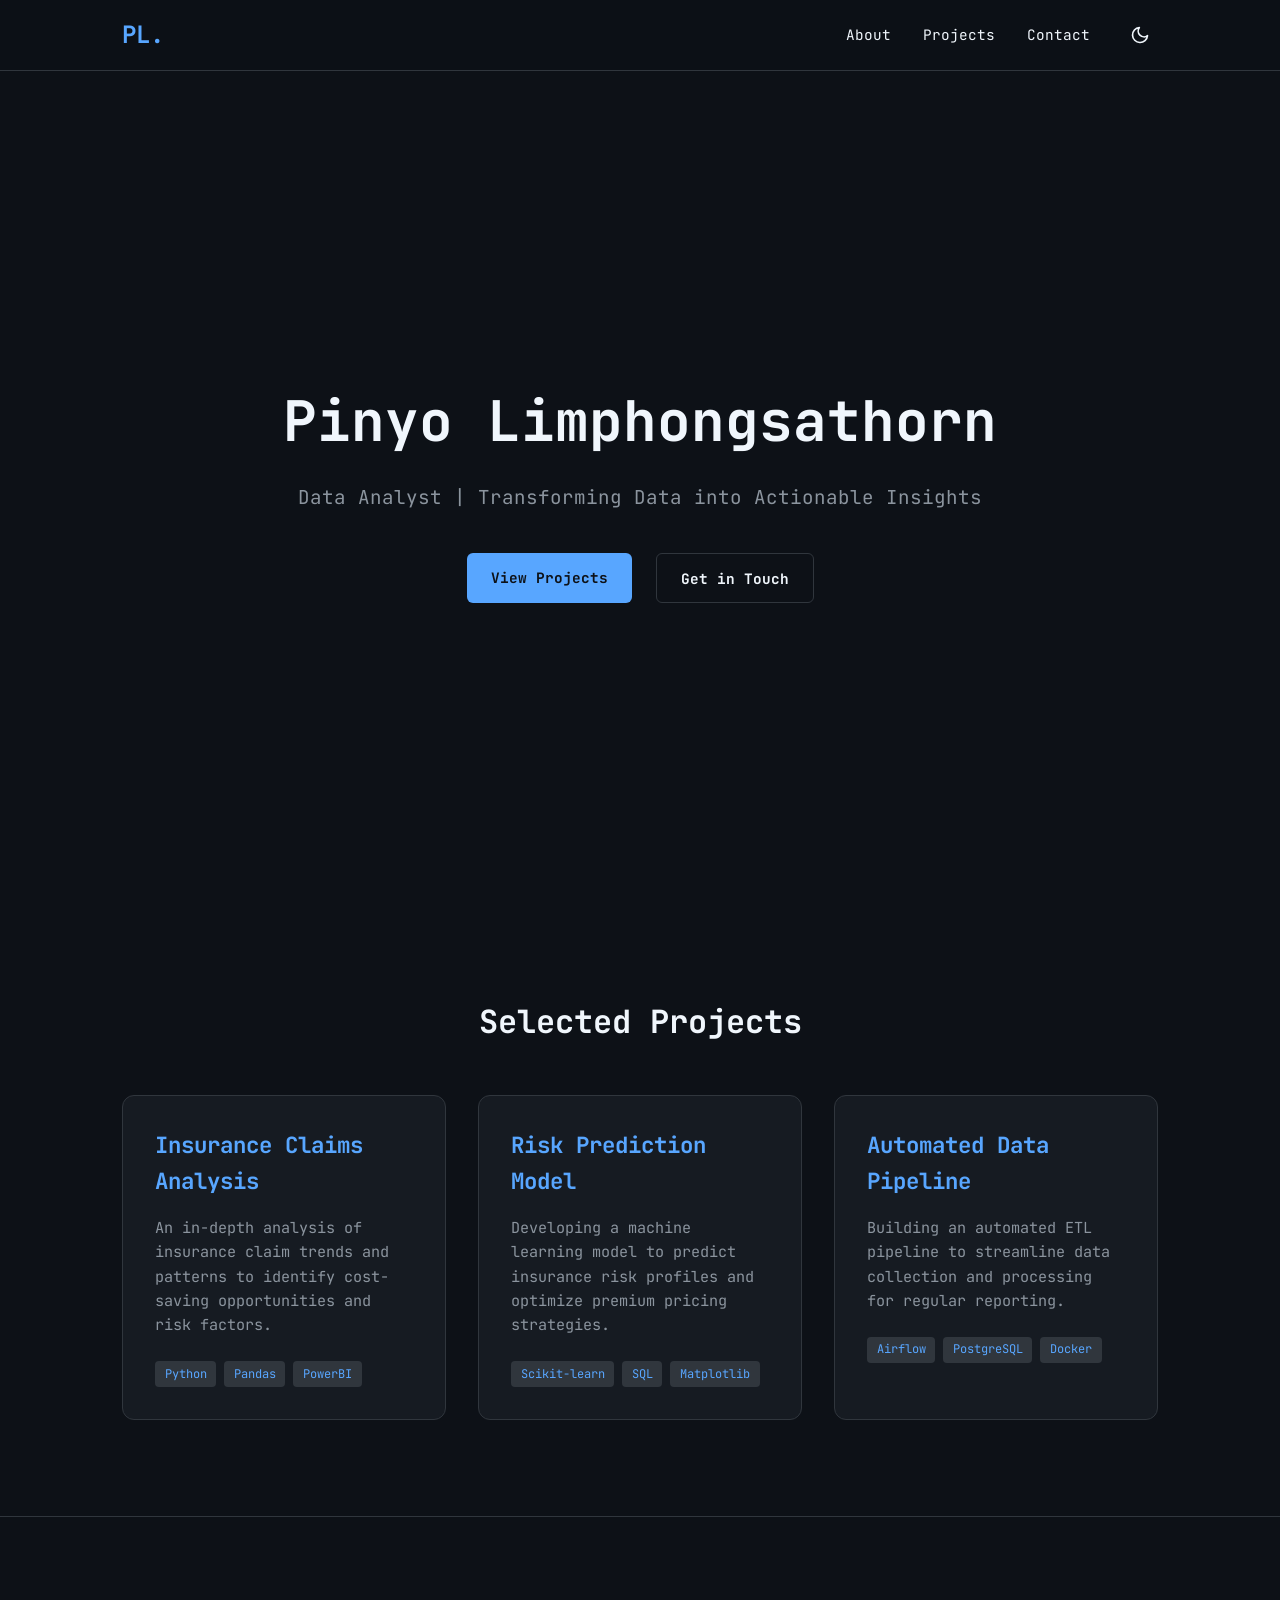
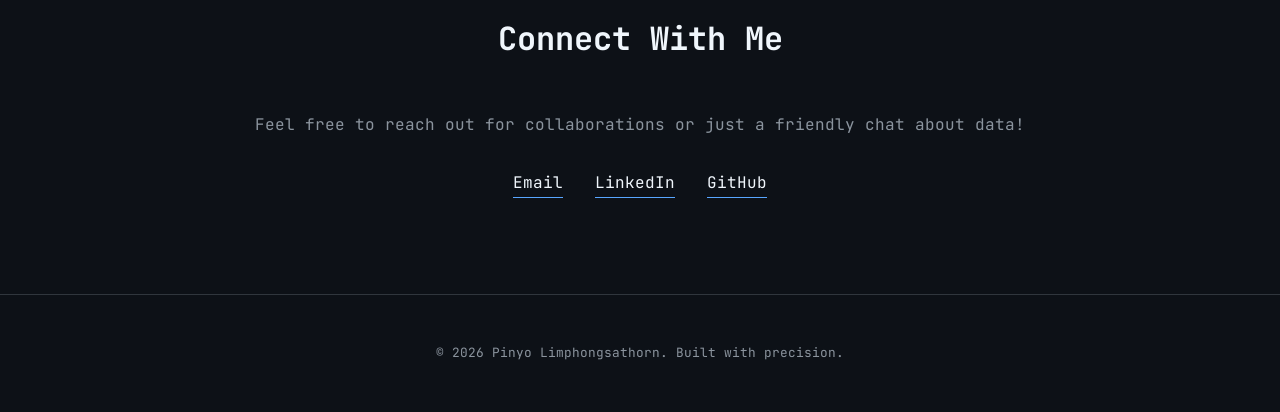
==== docs/index.html @ 6f7a5fa7 "Move website files to /docs for GitHub Pages deployment" ====
<!DOCTYPE html>
<html lang="en">
<head>
    <meta charset="UTF-8">
    <meta name="viewport" content="width=device-width, initial-scale=1.0">
    <title>Pinyo Limphongsathorn | Data Analyst Portfolio</title>
    <link rel="preconnect" href="https://fonts.googleapis.com">
    <link rel="preconnect" href="https://fonts.gstatic.com" crossorigin>
    <link href="https://fonts.googleapis.com/css2?family=JetBrains+Mono:wght@400;700&display=swap" rel="stylesheet">
    <link rel="stylesheet" href="style.css">
</head>
<body>
    <header>
        <nav>
            <div class="logo">PL.</div>
            <ul>
                <li><a href="#hero">About</a></li>
                <li><a href="#projects">Projects</a></li>
                <li><a href="#contact">Contact</a></li>
                <li class="theme-toggle-wrapper">
                    <button id="theme-toggle" aria-label="Toggle Theme">
                        <svg class="sun-icon" xmlns="http://www.w3.org/2000/svg" width="20" height="20" viewBox="0 0 24 24" fill="none" stroke="currentColor" stroke-width="2" stroke-linecap="round" stroke-linejoin="round"><circle cx="12" cy="12" r="5"></circle><line x1="12" y1="1" x2="12" y2="3"></line><line x1="12" y1="21" x2="12" y2="23"></line><line x1="4.22" y1="4.22" x2="5.64" y2="5.64"></line><line x1="18.36" y1="18.36" x2="19.78" y2="19.78"></line><line x1="1" y1="12" x2="3" y2="12"></line><line x1="21" y1="12" x2="23" y2="12"></line><line x1="4.22" y1="19.78" x2="5.64" y2="18.36"></line><line x1="18.36" y1="5.64" x2="19.78" y2="4.22"></line></svg>
                        <svg class="moon-icon" xmlns="http://www.w3.org/2000/svg" width="20" height="20" viewBox="0 0 24 24" fill="none" stroke="currentColor" stroke-width="2" stroke-linecap="round" stroke-linejoin="round"><path d="M21 12.79A9 9 0 1 1 11.21 3 7 7 0 0 0 21 12.79z"></path></svg>
                    </button>
                </li>
            </ul>
        </nav>
    </header>

    <main>
        <section id="hero" class="hero">
            <div class="container">
                <h1 class="glitch" data-text="Pinyo Limphongsathorn">Pinyo Limphongsathorn</h1>
                <p class="tagline">Data Analyst | Transforming Data into Actionable Insights</p>
                <div class="cta-buttons">
                    <a href="#projects" class="btn primary">View Projects</a>
                    <a href="#contact" class="btn secondary">Get in Touch</a>
                </div>
            </div>
        </section>

        <section id="projects" class="projects">
            <div class="container">
                <h2 class="section-title">Selected Projects</h2>
                <div class="project-grid">
                    <div class="project-card">
                        <div class="project-content">
                            <h3>Insurance Claims Analysis</h3>
                            <p>An in-depth analysis of insurance claim trends and patterns to identify cost-saving opportunities and risk factors.</p>
                            <div class="tech-tags">
                                <span>Python</span>
                                <span>Pandas</span>
                                <span>PowerBI</span>
                            </div>
                        </div>
                    </div>
                    <div class="project-card">
                        <div class="project-content">
                            <h3>Risk Prediction Model</h3>
                            <p>Developing a machine learning model to predict insurance risk profiles and optimize premium pricing strategies.</p>
                            <div class="tech-tags">
                                <span>Scikit-learn</span>
                                <span>SQL</span>
                                <span>Matplotlib</span>
                            </div>
                        </div>
                    </div>
                    <div class="project-card">
                        <div class="project-content">
                            <h3>Automated Data Pipeline</h3>
                            <p>Building an automated ETL pipeline to streamline data collection and processing for regular reporting.</p>
                            <div class="tech-tags">
                                <span>Airflow</span>
                                <span>PostgreSQL</span>
                                <span>Docker</span>
                            </div>
                        </div>
                    </div>
                </div>
            </div>
        </section>

        <section id="contact" class="contact">
            <div class="container">
                <h2 class="section-title">Connect With Me</h2>
                <p>Feel free to reach out for collaborations or just a friendly chat about data!</p>
                <div class="contact-links">
                    <a href="mailto:pinyo@example.com" class="contact-item">Email</a>
                    <a href="https://linkedin.com/in/pinyo" class="contact-item" target="_blank">LinkedIn</a>
                    <a href="https://github.com/pinyo" class="contact-item" target="_blank">GitHub</a>
                </div>
            </div>
        </section>
    </main>

    <footer>
        <div class="container">
            <p>&copy; 2026 Pinyo Limphongsathorn. Built with precision.</p>
        </div>
    </footer>

    <script src="script.js"></script>
</body>
</html>
---- docs/style.css ----
:root {
    --bg-color: #0d1117;
    --card-bg: #161b22;
    --text-primary: #f0f6fc;
    --text-secondary: #8b949e;
    --accent-color: #58a6ff;
    --accent-glow: rgba(88, 166, 255, 0.3);
    --border-color: #30363d;
    --font-family: 'JetBrains Mono', monospace;
}

[data-theme="light"] {
    --bg-color: #ffffff;
    --card-bg: #f6f8fa;
    --text-primary: #24292f;
    --text-secondary: #57606a;
    --accent-color: #0969da;
    --accent-glow: rgba(9, 105, 218, 0.2);
    --border-color: #d0d7de;
}

* {
    margin: 0;
    padding: 0;
    box-sizing: border-box;
}

html {
    scroll-behavior: smooth;
}

body {
    background-color: var(--bg-color);
    color: var(--text-primary);
    font-family: var(--font-family);
    line-height: 1.6;
    overflow-x: hidden;
    transition: background-color 0.3s ease, color 0.3s ease;
}

.container {
    max-width: 1100px;
    margin: 0 auto;
    padding: 0 2rem;
}

/* Header & Nav */
header {
    position: fixed;
    top: 0;
    width: 100%;
    background-color: rgba(var(--header-bg, 13, 17, 23), 0.8);
    backdrop-filter: blur(10px);
    border-bottom: 1px solid var(--border-color);
    z-index: 1000;
    transition: background-color 0.3s ease;
}

[data-theme="light"] header {
    background-color: rgba(255, 255, 255, 0.8);
}

nav {
    display: flex;
    justify-content: space-between;
    align-items: center;
    padding: 1rem 2rem;
    max-width: 1100px;
    margin: 0 auto;
}

.logo {
    font-size: 1.5rem;
    font-weight: 700;
    color: var(--accent-color);
}

nav ul {
    display: flex;
    list-style: none;
    align-items: center;
}

nav ul li {
    margin-left: 2rem;
}

nav ul li a {
    text-decoration: none;
    color: var(--text-primary);
    font-size: 0.9rem;
    transition: color 0.3s ease;
}

nav ul li a:hover {
    color: var(--accent-color);
}

/* Theme Toggle */
.theme-toggle-wrapper {
    display: flex;
    align-items: center;
}

#theme-toggle {
    background: none;
    border: none;
    cursor: pointer;
    color: var(--text-primary);
    padding: 0.5rem;
    display: flex;
    align-items: center;
    justify-content: center;
    transition: color 0.3s ease, transform 0.3s ease;
    border-radius: 50%;
}

#theme-toggle:hover {
    color: var(--accent-color);
    background-color: var(--border-color);
    transform: rotate(15deg);
}

.sun-icon {
    display: none;
}

.moon-icon {
    display: block;
}

[data-theme="light"] .sun-icon {
    display: block;
}

[data-theme="light"] .moon-icon {
    display: none;
}

/* Hero Section */
.hero {
    height: 100vh;
    display: flex;
    align-items: center;
    justify-content: center;
    text-align: center;
    padding-top: 80px;
}

.hero h1 {
    font-size: 3.5rem;
    margin-bottom: 1rem;
    position: relative;
    color: var(--text-primary);
}

.hero .tagline {
    font-size: 1.2rem;
    color: var(--text-secondary);
    margin-bottom: 2.5rem;
}

.cta-buttons {
    display: flex;
    gap: 1.5rem;
    justify-content: center;
}

.btn {
    padding: 0.8rem 1.5rem;
    border-radius: 6px;
    text-decoration: none;
    font-weight: 700;
    font-size: 0.9rem;
    transition: all 0.3s ease;
}

.btn.primary {
    background-color: var(--accent-color);
    color: var(--bg-color);
}

.btn.primary:hover {
    box-shadow: 0 0 20px var(--accent-glow);
    transform: translateY(-2px);
}

.btn.secondary {
    border: 1px solid var(--border-color);
    color: var(--text-primary);
}

.btn.secondary:hover {
    background-color: var(--border-color);
    transform: translateY(-2px);
}

/* Projects Section */
.projects {
    padding: 6rem 0;
    background-color: var(--bg-color);
}

.section-title {
    font-size: 2rem;
    margin-bottom: 3rem;
    text-align: center;
}

.project-grid {
    display: grid;
    grid-template-columns: repeat(auto-fit, minmax(300px, 1fr));
    gap: 2rem;
}

.project-card {
    background-color: var(--card-bg);
    border: 1px solid var(--border-color);
    border-radius: 12px;
    padding: 2rem;
    transition: all 0.3s ease;
}

.project-card:hover {
    border-color: var(--accent-color);
    transform: translateY(-5px);
    box-shadow: 0 10px 30px rgba(0, 0, 0, 0.5);
}

.project-card h3 {
    font-size: 1.4rem;
    margin-bottom: 1rem;
    color: var(--accent-color);
}

.project-card p {
    color: var(--text-secondary);
    font-size: 0.95rem;
    margin-bottom: 1.5rem;
}

.tech-tags {
    display: flex;
    flex-wrap: wrap;
    gap: 0.5rem;
}

.tech-tags span {
    background-color: var(--border-color);
    color: var(--accent-color);
    padding: 0.2rem 0.6rem;
    border-radius: 4px;
    font-size: 0.75rem;
}

/* Contact Section */
.contact {
    padding: 6rem 0;
    text-align: center;
    border-top: 1px solid var(--border-color);
}

.contact p {
    margin-bottom: 2rem;
    color: var(--text-secondary);
}

.contact-links {
    display: flex;
    justify-content: center;
    gap: 2rem;
}

.contact-item {
    text-decoration: none;
    color: var(--text-primary);
    border-bottom: 1px solid var(--accent-color);
    padding-bottom: 2px;
    transition: all 0.3s ease;
}

.contact-item:hover {
    color: var(--accent-color);
    border-color: transparent;
}

/* Footer */
footer {
    padding: 3rem 0;
    text-align: center;
    border-top: 1px solid var(--border-color);
    color: var(--text-secondary);
    font-size: 0.8rem;
}

/* Mobile Responsive */
@media (max-width: 768px) {
    .hero h1 {
        font-size: 2.5rem;
    }
    
    .contact-links {
        flex-direction: column;
        gap: 1rem;
    }
}
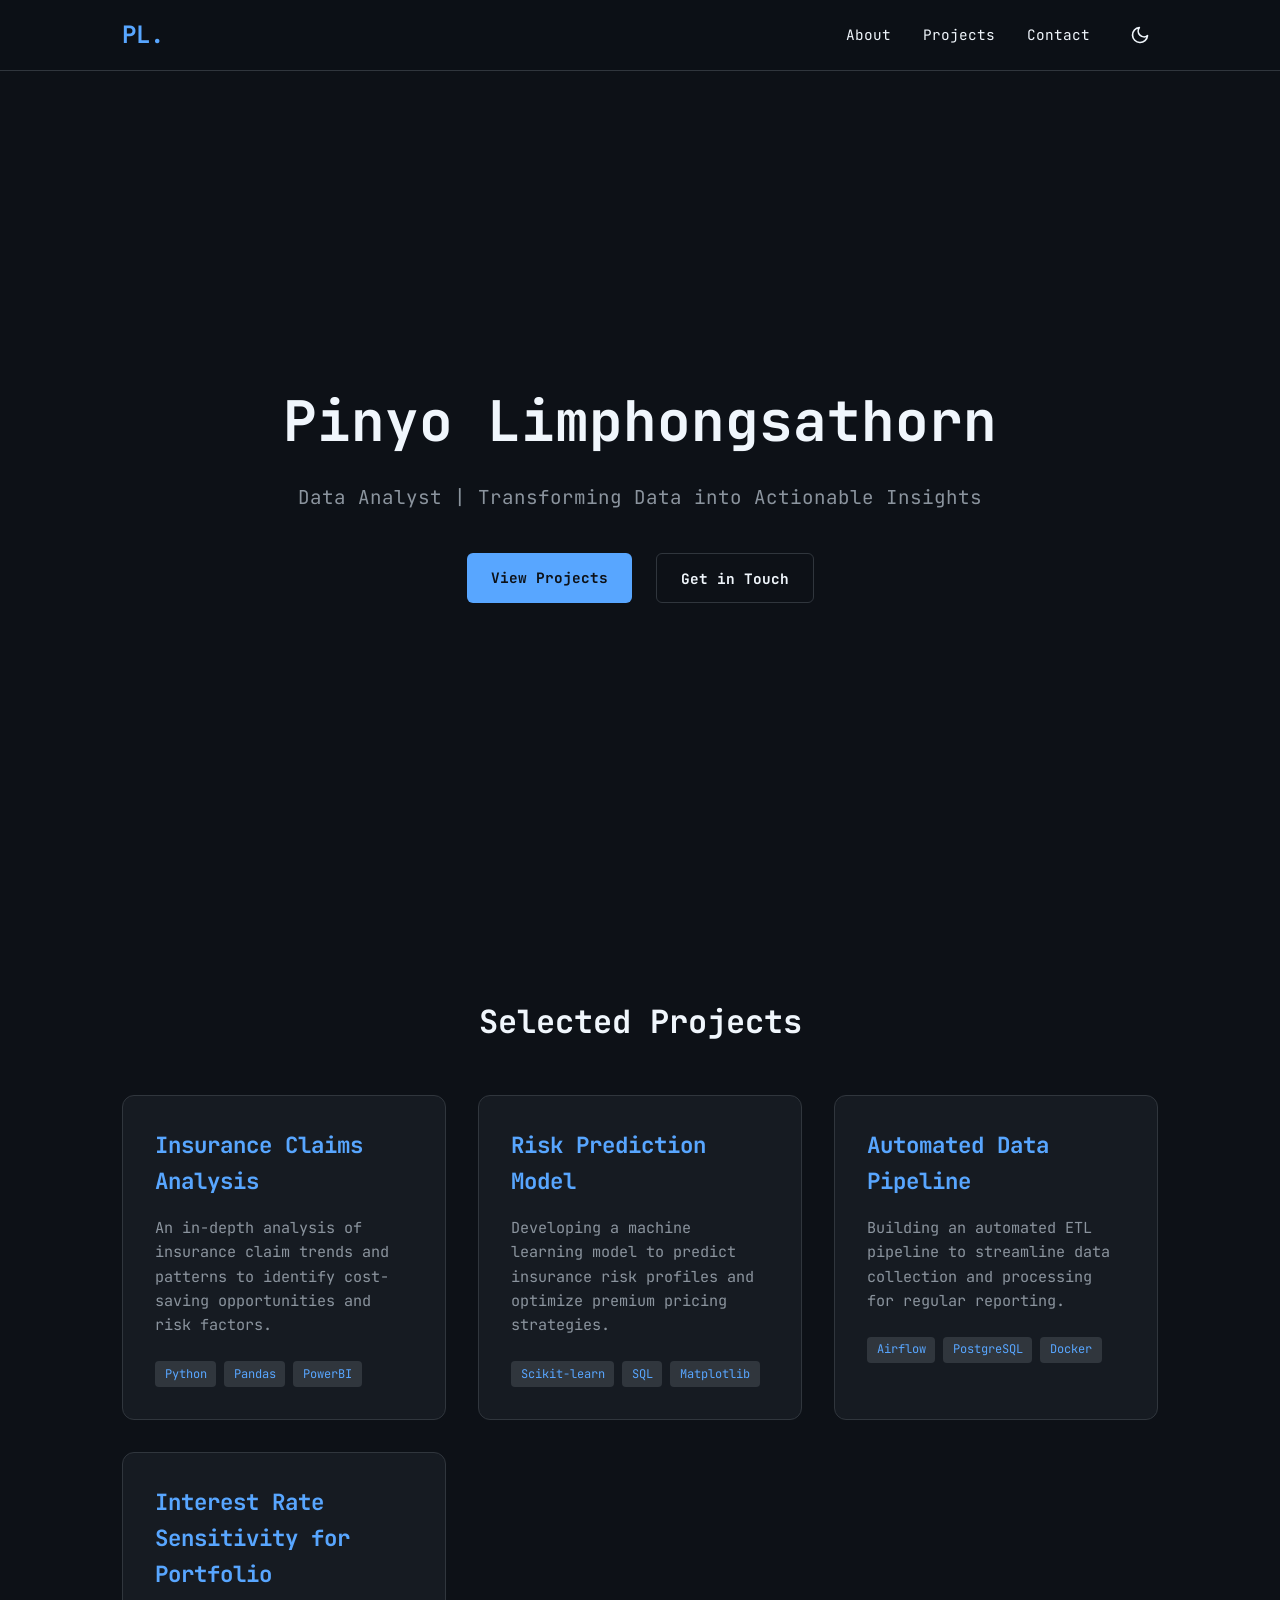
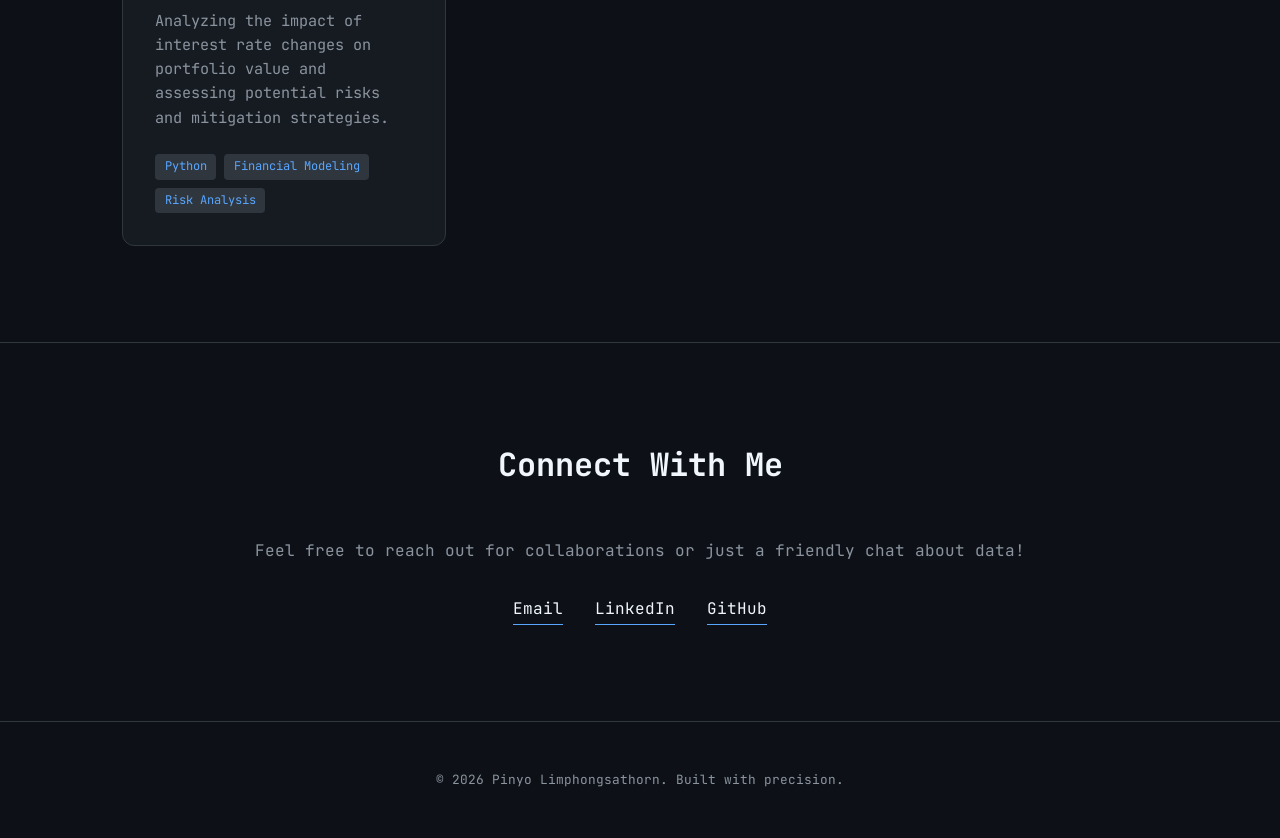
==== commit 870c3e57: "Add Project 4: Interest Rate Sensitivity for Portfolio" ====
--- a/docs/index.html
+++ b/docs/index.html
@@ -76,6 +76,17 @@
                             </div>
                         </div>
                     </div>
+                    <div class="project-card">
+                        <div class="project-content">
+                            <h3>Interest Rate Sensitivity for Portfolio</h3>
+                            <p>Analyzing the impact of interest rate changes on portfolio value and assessing potential risks and mitigation strategies.</p>
+                            <div class="tech-tags">
+                                <span>Python</span>
+                                <span>Financial Modeling</span>
+                                <span>Risk Analysis</span>
+                            </div>
+                        </div>
+                    </div>
                 </div>
             </div>
         </section>
